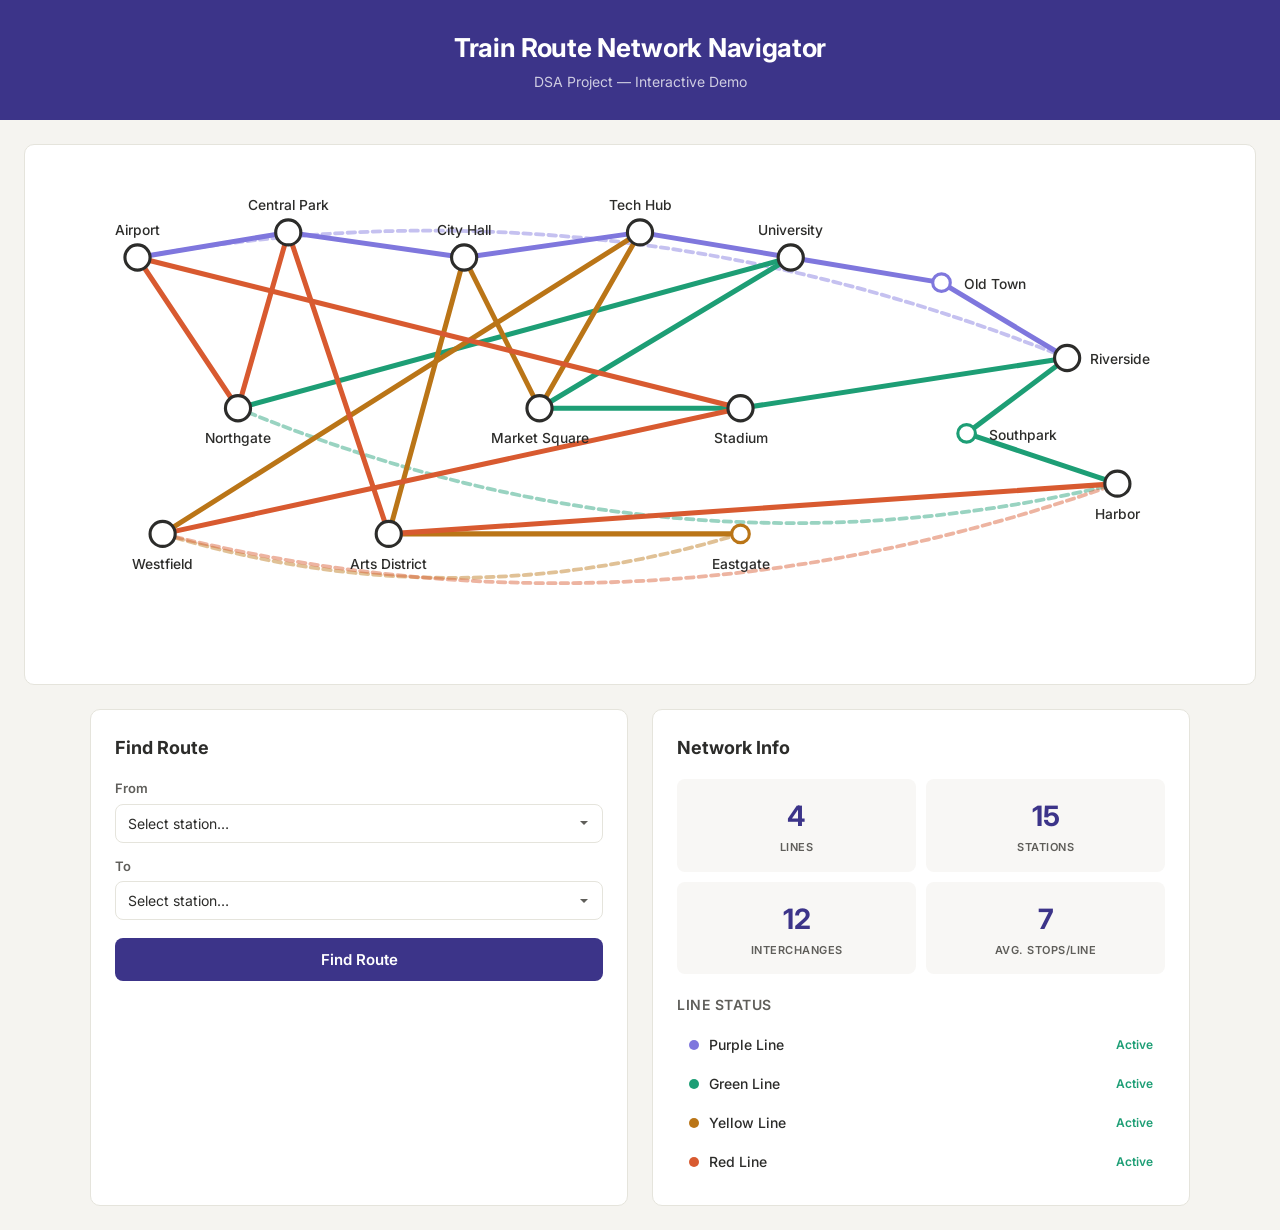
==== index.html @ 211aef72 "Initial commit" ====
<!DOCTYPE html>
<html lang="en">
<head>
    <meta charset="UTF-8">
    <meta name="viewport" content="width=device-width, initial-scale=1.0">
    <title>Train Route Network Navigator</title>
    <meta name="description" content="Interactive Train Route Network Navigator — DSA Project Demo with BFS pathfinding and metro map visualization.">
    <link href="https://fonts.googleapis.com/css2?family=Inter:wght@400;500;600;700&display=swap" rel="stylesheet">
    <style>
        /* ==================== RESET & BASE ==================== */
        *, *::before, *::after { box-sizing: border-box; margin: 0; padding: 0; }
        body {
            font-family: 'Inter', system-ui, Arial, sans-serif;
            background: #f5f4f0;
            color: #2c2c2a;
            line-height: 1.5;
            min-height: 100vh;
        }

        /* ==================== HEADER ==================== */
        .header {
            background: #3C3489;
            color: #ffffff;
            padding: 28px 32px;
            text-align: center;
        }
        .header h1 {
            font-size: 26px;
            font-weight: 700;
            letter-spacing: -0.3px;
            margin-bottom: 4px;
        }
        .header p {
            font-size: 14px;
            opacity: 0.75;
            font-weight: 400;
        }

        /* ==================== MAP SECTION ==================== */
        .map-section {
            padding: 24px 24px 0;
        }
        .map-card {
            background: #ffffff;
            border: 1px solid #e5e4dc;
            border-radius: 10px;
            overflow: hidden;
            padding: 12px;
        }
        #network-map {
            width: 100%;
            height: auto;
            display: block;
        }
        .line-edges {
            transition: opacity 0.3s ease;
        }
        #network-map circle {
            transition: fill 0.25s ease, r 0.25s ease;
        }

        /* ==================== PANEL SECTION ==================== */
        .panel-section {
            padding: 24px;
        }
        .panel-container {
            display: grid;
            grid-template-columns: 1fr 1fr;
            gap: 24px;
            max-width: 1100px;
            margin: 0 auto;
        }

        /* ==================== CARDS ==================== */
        .card {
            background: #ffffff;
            border: 1px solid #e5e4dc;
            border-radius: 10px;
            padding: 24px;
        }
        .card h2 {
            font-size: 18px;
            font-weight: 700;
            margin-bottom: 18px;
            color: #2c2c2a;
        }
        .card h3 {
            font-size: 14px;
            font-weight: 600;
            margin-top: 20px;
            margin-bottom: 10px;
            color: #5F5E5A;
            text-transform: uppercase;
            letter-spacing: 0.5px;
        }

        /* ==================== FORM ==================== */
        .form-group {
            margin-bottom: 14px;
        }
        .form-group label {
            display: block;
            font-size: 13px;
            font-weight: 600;
            color: #5F5E5A;
            margin-bottom: 5px;
        }
        select {
            width: 100%;
            padding: 10px 36px 10px 12px;
            border: 1px solid #e5e4dc;
            border-radius: 8px;
            font-size: 14px;
            font-family: inherit;
            color: #2c2c2a;
            background: #ffffff;
            cursor: pointer;
            appearance: none;
            -webkit-appearance: none;
            background-image: url("data:image/svg+xml,%3Csvg xmlns='http://www.w3.org/2000/svg' width='12' height='12' fill='%235F5E5A'%3E%3Cpath d='M2 4l4 4 4-4'/%3E%3C/svg%3E");
            background-repeat: no-repeat;
            background-position: right 12px center;
            transition: border-color 0.2s;
        }
        select:focus {
            outline: none;
            border-color: #3C3489;
        }
        #find-route-btn {
            width: 100%;
            padding: 12px;
            background: #3C3489;
            color: #ffffff;
            border: none;
            border-radius: 8px;
            font-size: 15px;
            font-weight: 600;
            font-family: inherit;
            cursor: pointer;
            transition: background 0.2s, transform 0.1s;
            margin-top: 4px;
        }
        #find-route-btn:hover {
            background: #2d2766;
        }
        #find-route-btn:active {
            transform: scale(0.98);
        }

        /* ==================== ROUTE RESULT ==================== */
        .route-step {
            display: flex;
            align-items: center;
            gap: 10px;
            padding: 9px 14px;
            border-left: 3px solid;
            margin-left: 8px;
            animation: fadeInUp 0.3s ease both;
        }
        .station-dot {
            width: 9px;
            height: 9px;
            border-radius: 50%;
            flex-shrink: 0;
        }
        .station-name {
            font-weight: 500;
            font-size: 14px;
        }
        .interchange-badge {
            font-size: 10px;
            padding: 2px 8px;
            background: #FAEEDA;
            color: #854F0B;
            border-radius: 10px;
            font-weight: 600;
            letter-spacing: 0.2px;
            flex-shrink: 0;
        }
        .route-change {
            margin-left: 8px;
            padding: 5px 14px;
            font-size: 13px;
            color: #BA7517;
            font-weight: 600;
            border-left: 3px dashed #e5e4dc;
            animation: fadeInUp 0.3s ease both;
        }
        .route-summary {
            display: flex;
            align-items: center;
            justify-content: center;
            gap: 14px;
            margin-top: 16px;
            padding: 12px;
            background: #f0efec;
            border-radius: 8px;
            font-size: 14px;
            color: #2c2c2a;
            animation: fadeInUp 0.35s ease both;
        }
        .route-summary strong {
            font-weight: 700;
        }
        .summary-divider {
            color: #c5c4be;
        }
        .error-msg {
            text-align: center;
            padding: 20px;
            color: #D85A30;
            font-weight: 500;
            background: #fef3ed;
            border-radius: 8px;
            margin-top: 16px;
            font-size: 14px;
        }
        .info-msg {
            text-align: center;
            padding: 20px;
            color: #3C3489;
            font-weight: 500;
            background: #eeedfa;
            border-radius: 8px;
            margin-top: 16px;
            font-size: 14px;
        }

        /* ==================== STATS GRID ==================== */
        .stats-grid {
            display: grid;
            grid-template-columns: 1fr 1fr;
            gap: 10px;
        }
        .stat-card {
            text-align: center;
            padding: 16px 8px;
            background: #f8f7f5;
            border-radius: 8px;
            transition: background 0.2s;
        }
        .stat-card:hover {
            background: #eeedfa;
        }
        .stat-value {
            font-size: 28px;
            font-weight: 700;
            color: #3C3489;
        }
        .stat-label {
            font-size: 11px;
            color: #5F5E5A;
            text-transform: uppercase;
            letter-spacing: 0.5px;
            font-weight: 600;
            margin-top: 2px;
        }

        /* ==================== LINE STATUS LIST ==================== */
        .line-item {
            display: flex;
            align-items: center;
            gap: 10px;
            padding: 9px 12px;
            cursor: pointer;
            border-radius: 6px;
            transition: background 0.2s;
        }
        .line-item:hover {
            background: #f5f4f0;
        }
        .line-item.active-highlight {
            background: #eeedfa;
        }
        .line-dot {
            width: 10px;
            height: 10px;
            border-radius: 50%;
            flex-shrink: 0;
        }
        .line-name {
            flex: 1;
            font-weight: 500;
            font-size: 14px;
        }
        .line-status {
            font-size: 12px;
            font-weight: 600;
        }
        .line-status.active {
            color: #1D9E75;
        }

        /* ==================== ANIMATIONS ==================== */
        @keyframes fadeInUp {
            from { opacity: 0; transform: translateY(6px); }
            to   { opacity: 1; transform: translateY(0); }
        }

        /* ==================== RESPONSIVE ==================== */
        @media (max-width: 700px) {
            .header { padding: 20px 16px; }
            .header h1 { font-size: 20px; }
            .map-section { padding: 16px 12px 0; }
            .panel-section { padding: 16px 12px; }
            .panel-container { grid-template-columns: 1fr; }
            .card { padding: 18px; }
        }
    </style>
</head>
<body>

    <!-- ============ SECTION 1: HEADER ============ -->
    <header class="header">
        <h1>Train Route Network Navigator</h1>
        <p>DSA Project &mdash; Interactive Demo</p>
    </header>

    <!-- ============ SECTION 2: NETWORK MAP ============ -->
    <section class="map-section">
        <div class="map-card">
            <svg id="network-map" viewBox="0 0 960 410" preserveAspectRatio="xMidYMid meet">
                <!-- populated by JavaScript -->
            </svg>
        </div>
    </section>

    <!-- ============ SECTION 3: PANELS ============ -->
    <section class="panel-section">
        <div class="panel-container">

            <!-- LEFT — Route Finder -->
            <div class="card" id="route-finder-card">
                <h2>Find Route</h2>
                <div class="form-group">
                    <label for="from-station">From</label>
                    <select id="from-station">
                        <option value="">Select station&hellip;</option>
                    </select>
                </div>
                <div class="form-group">
                    <label for="to-station">To</label>
                    <select id="to-station">
                        <option value="">Select station&hellip;</option>
                    </select>
                </div>
                <button id="find-route-btn" onclick="findRoute()">Find Route</button>
                <div id="route-result"></div>
            </div>

            <!-- RIGHT — Network Info -->
            <div class="card" id="network-info-card">
                <h2>Network Info</h2>
                <div class="stats-grid">
                    <div class="stat-card">
                        <div class="stat-value">4</div>
                        <div class="stat-label">Lines</div>
                    </div>
                    <div class="stat-card">
                        <div class="stat-value">15</div>
                        <div class="stat-label">Stations</div>
                    </div>
                    <div class="stat-card">
                        <div class="stat-value">12</div>
                        <div class="stat-label">Interchanges</div>
                    </div>
                    <div class="stat-card">
                        <div class="stat-value">7</div>
                        <div class="stat-label">Avg. stops/line</div>
                    </div>
                </div>
                <h3>Line Status</h3>
                <div id="line-status-list"></div>
            </div>

        </div>
    </section>

<script>
// ================================================================
//  DATA — Hard-coded network (matches C++ backend exactly)
// ================================================================

var STATION_COUNT = 15;

var stationNames = [
    "Airport",          // 0
    "Central Park",     // 1
    "City Hall",        // 2
    "Tech Hub",         // 3
    "University",       // 4
    "Riverside",        // 5
    "Northgate",        // 6
    "Market Square",    // 7
    "Stadium",          // 8
    "Harbor",           // 9
    "Westfield",        // 10
    "Arts District",    // 11
    "Old Town",         // 12
    "Southpark",        // 13
    "Eastgate"          // 14
];

// SVG station positions (x, y)
var positions = [
    {x: 80,  y: 80},   // 0  Airport
    {x: 200, y: 60},   // 1  Central Park
    {x: 340, y: 80},   // 2  City Hall
    {x: 480, y: 60},   // 3  Tech Hub
    {x: 600, y: 80},   // 4  University
    {x: 820, y: 160},  // 5  Riverside
    {x: 160, y: 200},  // 6  Northgate
    {x: 400, y: 200},  // 7  Market Square
    {x: 560, y: 200},  // 8  Stadium
    {x: 860, y: 260},  // 9  Harbor
    {x: 100, y: 300},  // 10 Westfield
    {x: 280, y: 300},  // 11 Arts District
    {x: 720, y: 100},  // 12 Old Town
    {x: 740, y: 220},  // 13 Southpark
    {x: 560, y: 300}   // 14 Eastgate
];

// Label offsets for SVG text placement
var labelConfig = [
    {dx: 0,   dy: -18, anchor: "middle"},  // 0  Airport       — above
    {dx: 0,   dy: -18, anchor: "middle"},  // 1  Central Park  — above
    {dx: 0,   dy: -18, anchor: "middle"},  // 2  City Hall     — above
    {dx: 0,   dy: -18, anchor: "middle"},  // 3  Tech Hub      — above
    {dx: 0,   dy: -18, anchor: "middle"},  // 4  University    — above
    {dx: 18,  dy: 5,   anchor: "start"},   // 5  Riverside     — right
    {dx: 0,   dy: 28,  anchor: "middle"},  // 6  Northgate     — below
    {dx: 0,   dy: 28,  anchor: "middle"},  // 7  Market Square — below
    {dx: 0,   dy: 28,  anchor: "middle"},  // 8  Stadium       — below
    {dx: 0,   dy: 28,  anchor: "middle"},  // 9  Harbor        — below
    {dx: 0,   dy: 28,  anchor: "middle"},  // 10 Westfield     — below
    {dx: 0,   dy: 28,  anchor: "middle"},  // 11 Arts District — below
    {dx: 18,  dy: 5,   anchor: "start"},   // 12 Old Town      — right
    {dx: 18,  dy: 5,   anchor: "start"},   // 13 Southpark     — right
    {dx: 0,   dy: 28,  anchor: "middle"}   // 14 Eastgate      — below
];

// Lines: id, name, color, station sequence (circular linked list order)
var lines = [
    { name: "Purple Line", color: "#7F77DD", stations: [0, 1, 2, 3, 4, 12, 5] },
    { name: "Green Line",  color: "#1D9E75", stations: [6, 4, 7, 8, 5, 13, 9] },
    { name: "Yellow Line", color: "#BA7517", stations: [10, 3, 7, 2, 11, 14] },
    { name: "Red Line",    color: "#D85A30", stations: [9, 11, 1, 6, 0, 8, 10] }
];

// Interchange flag: true if station appears on 2+ lines
var isInterchange = [
    true,   // 0  Airport        (Purple, Red)
    true,   // 1  Central Park   (Purple, Red)
    true,   // 2  City Hall      (Purple, Yellow)
    true,   // 3  Tech Hub       (Purple, Yellow)
    true,   // 4  University     (Purple, Green)
    true,   // 5  Riverside      (Purple, Green)
    true,   // 6  Northgate      (Green, Red)
    true,   // 7  Market Square  (Green, Yellow)
    true,   // 8  Stadium        (Green, Red)
    true,   // 9  Harbor         (Green, Red)
    true,   // 10 Westfield      (Yellow, Red)
    true,   // 11 Arts District  (Yellow, Red)
    false,  // 12 Old Town       (Purple only)
    false,  // 13 Southpark      (Green only)
    false   // 14 Eastgate       (Yellow only)
];

// Wrap-around curve control points (for circular connections drawn as curves)
var wrapCurveLookup = {};
(function() {
    var defs = [
        {a: 5,  b: 0,  cx: 450, cy: 12},   // Purple: Riverside → Airport (arcs up)
        {a: 9,  b: 6,  cx: 510, cy: 345},   // Green:  Harbor → Northgate (arcs down)
        {a: 14, b: 10, cx: 330, cy: 370},   // Yellow: Eastgate → Westfield (arcs down)
        {a: 10, b: 9,  cx: 480, cy: 395}    // Red:    Westfield → Harbor (arcs down)
    ];
    for (var i = 0; i < defs.length; i++) {
        var d = defs[i];
        wrapCurveLookup[d.a + "-" + d.b] = {cx: d.cx, cy: d.cy};
        wrapCurveLookup[d.b + "-" + d.a] = {cx: d.cx, cy: d.cy};
    }
})();


// ================================================================
//  ADJACENCY MATRIX  (mirrors C++ buildAdjMatrix)
// ================================================================

var adjMatrix = [];
var lineOfEdge = [];

function buildAdjacency() {
    for (var i = 0; i < STATION_COUNT; i++) {
        adjMatrix[i] = [];
        lineOfEdge[i] = [];
        for (var j = 0; j < STATION_COUNT; j++) {
            adjMatrix[i][j] = 0;
            lineOfEdge[i][j] = -1;
        }
    }
    for (var l = 0; l < lines.length; l++) {
        var stns = lines[l].stations;
        for (var i = 0; i < stns.length; i++) {
            var a = stns[i];
            var b = stns[(i + 1) % stns.length]; // circular
            adjMatrix[a][b] = 1;
            adjMatrix[b][a] = 1;
            lineOfEdge[a][b] = l;
            lineOfEdge[b][a] = l;
        }
    }
}


// ================================================================
//  BFS SHORTEST PATH  (mirrors C++ bfsShortestPath)
// ================================================================

function bfs(fromId, toId) {
    if (fromId === toId) return [fromId];

    var dist = [];
    var prev = [];
    var visited = [];
    for (var i = 0; i < STATION_COUNT; i++) {
        dist[i] = -1;
        prev[i] = -1;
        visited[i] = false;
    }

    dist[fromId] = 0;
    visited[fromId] = true;
    var queue = [];
    var qHead = 0;
    queue.push(fromId);

    while (qHead < queue.length) {
        var u = queue[qHead];
        qHead++;
        if (u === toId) break;

        for (var v = 0; v < STATION_COUNT; v++) {
            if (adjMatrix[u][v] === 1 && !visited[v]) {
                visited[v] = true;
                dist[v] = dist[u] + 1;
                prev[v] = u;
                queue.push(v);
            }
        }
    }

    if (dist[toId] === -1) return null;

    // Backtrack to build path
    var path = [];
    var c = toId;
    while (c !== -1) {
        path.push(c);
        c = prev[c];
    }
    // Reverse
    for (var i = 0; i < Math.floor(path.length / 2); i++) {
        var temp = path[i];
        path[i] = path[path.length - 1 - i];
        path[path.length - 1 - i] = temp;
    }
    return path;
}


// ================================================================
//  SVG MAP RENDERING
// ================================================================

var svgNS = "http://www.w3.org/2000/svg";
var activeLineHighlight = -1;

function getStationColor(id) {
    for (var l = 0; l < lines.length; l++) {
        var stns = lines[l].stations;
        for (var i = 0; i < stns.length; i++) {
            if (stns[i] === id) return lines[l].color;
        }
    }
    return "#888";
}

function initMap() {
    var svg = document.getElementById("network-map");

    // --- Draw edges for each line ---
    for (var l = 0; l < lines.length; l++) {
        var group = document.createElementNS(svgNS, "g");
        group.id = "line-group-" + l;
        group.setAttribute("class", "line-edges");

        var stns = lines[l].stations;
        for (var i = 0; i < stns.length; i++) {
            var a = stns[i];
            var b = stns[(i + 1) % stns.length];
            var isWrap = (i === stns.length - 1);
            var color = lines[l].color;
            var x1 = positions[a].x, y1 = positions[a].y;
            var x2 = positions[b].x, y2 = positions[b].y;

            if (isWrap) {
                var key = a + "-" + b;
                var ctrl = wrapCurveLookup[key];
                if (ctrl) {
                    var p = document.createElementNS(svgNS, "path");
                    p.setAttribute("d", "M " + x1 + " " + y1 + " Q " + ctrl.cx + " " + ctrl.cy + ", " + x2 + " " + y2);
                    p.setAttribute("stroke", color);
                    p.setAttribute("stroke-width", "3");
                    p.setAttribute("fill", "none");
                    p.setAttribute("stroke-dasharray", "6 4");
                    p.setAttribute("opacity", "0.45");
                    p.setAttribute("stroke-linecap", "round");
                    p.dataset.from = a;
                    p.dataset.to = b;
                    group.appendChild(p);
                }
            } else {
                var ln = document.createElementNS(svgNS, "line");
                ln.setAttribute("x1", x1);
                ln.setAttribute("y1", y1);
                ln.setAttribute("x2", x2);
                ln.setAttribute("y2", y2);
                ln.setAttribute("stroke", color);
                ln.setAttribute("stroke-width", "4");
                ln.setAttribute("stroke-linecap", "round");
                ln.dataset.from = a;
                ln.dataset.to = b;
                group.appendChild(ln);
            }
        }
        svg.appendChild(group);
    }

    // --- Route highlight layer (empty) ---
    var hlGroup = document.createElementNS(svgNS, "g");
    hlGroup.id = "route-highlight";
    svg.appendChild(hlGroup);

    // --- Station circles ---
    for (var i = 0; i < STATION_COUNT; i++) {
        var circle = document.createElementNS(svgNS, "circle");
        circle.id = "station-circle-" + i;
        circle.setAttribute("cx", positions[i].x);
        circle.setAttribute("cy", positions[i].y);
        circle.setAttribute("fill", "#ffffff");
        circle.style.cursor = "pointer";

        if (isInterchange[i]) {
            circle.setAttribute("r", "10");
            circle.setAttribute("stroke", "#2c2c2a");
            circle.setAttribute("stroke-width", "2.5");
        } else {
            circle.setAttribute("r", "7");
            circle.setAttribute("stroke", getStationColor(i));
            circle.setAttribute("stroke-width", "2.5");
        }

        // Native tooltip on hover
        var title = document.createElementNS(svgNS, "title");
        title.textContent = stationNames[i] + (isInterchange[i] ? " (Interchange)" : "");
        circle.appendChild(title);

        svg.appendChild(circle);
    }

    // --- Station labels ---
    for (var i = 0; i < STATION_COUNT; i++) {
        var text = document.createElementNS(svgNS, "text");
        text.setAttribute("x", positions[i].x + labelConfig[i].dx);
        text.setAttribute("y", positions[i].y + labelConfig[i].dy);
        text.setAttribute("text-anchor", labelConfig[i].anchor);
        text.setAttribute("font-size", "11");
        text.setAttribute("font-family", "Inter, system-ui, sans-serif");
        text.setAttribute("fill", "#2c2c2a");
        text.setAttribute("font-weight", "500");
        text.textContent = stationNames[i];
        svg.appendChild(text);
    }
}


// ================================================================
//  MAP HIGHLIGHTING
// ================================================================

function clearRouteHighlight() {
    var hlGroup = document.getElementById("route-highlight");
    if (hlGroup) hlGroup.innerHTML = "";

    for (var i = 0; i < STATION_COUNT; i++) {
        var c = document.getElementById("station-circle-" + i);
        if (!c) continue;
        c.setAttribute("fill", "#ffffff");
        c.setAttribute("r", isInterchange[i] ? "10" : "7");
    }
}

function highlightRouteOnMap(path) {
    clearRouteHighlight();

    // Reset line group opacities
    activeLineHighlight = -1;
    for (var i = 0; i < lines.length; i++) {
        document.getElementById("line-group-" + i).style.opacity = "1";
    }
    // Remove active-highlight class from line items
    var items = document.querySelectorAll(".line-item");
    for (var i = 0; i < items.length; i++) items[i].classList.remove("active-highlight");

    var hlGroup = document.getElementById("route-highlight");

    // Draw thick edge highlights along the route
    for (var i = 0; i < path.length - 1; i++) {
        var a = path[i];
        var b = path[i + 1];
        var lineIdx = lineOfEdge[a][b];
        var color = lines[lineIdx].color;
        var wrapKey = a + "-" + b;

        if (wrapCurveLookup[wrapKey]) {
            var ctrl = wrapCurveLookup[wrapKey];
            var p = document.createElementNS(svgNS, "path");
            p.setAttribute("d", "M " + positions[a].x + " " + positions[a].y +
                " Q " + ctrl.cx + " " + ctrl.cy + ", " +
                positions[b].x + " " + positions[b].y);
            p.setAttribute("stroke", color);
            p.setAttribute("stroke-width", "7");
            p.setAttribute("fill", "none");
            p.setAttribute("opacity", "0.8");
            p.setAttribute("stroke-linecap", "round");
            hlGroup.appendChild(p);
        } else {
            var ln = document.createElementNS(svgNS, "line");
            ln.setAttribute("x1", positions[a].x);
            ln.setAttribute("y1", positions[a].y);
            ln.setAttribute("x2", positions[b].x);
            ln.setAttribute("y2", positions[b].y);
            ln.setAttribute("stroke", color);
            ln.setAttribute("stroke-width", "7");
            ln.setAttribute("opacity", "0.8");
            ln.setAttribute("stroke-linecap", "round");
            hlGroup.appendChild(ln);
        }
    }

    // Highlight stations on the path with gold
    for (var i = 0; i < path.length; i++) {
        var c = document.getElementById("station-circle-" + path[i]);
        c.setAttribute("fill", "#F2A623");
        c.setAttribute("r", isInterchange[path[i]] ? "13" : "10");
    }
}

function toggleLineHighlight(lineIdx) {
    clearRouteHighlight();
    document.getElementById("route-result").innerHTML = "";

    var items = document.querySelectorAll(".line-item");

    if (activeLineHighlight === lineIdx) {
        // Toggle off — restore all
        activeLineHighlight = -1;
        for (var i = 0; i < lines.length; i++) {
            document.getElementById("line-group-" + i).style.opacity = "1";
        }
        for (var i = 0; i < items.length; i++) items[i].classList.remove("active-highlight");
    } else {
        activeLineHighlight = lineIdx;
        for (var i = 0; i < lines.length; i++) {
            document.getElementById("line-group-" + i).style.opacity = (i === lineIdx) ? "1" : "0.12";
        }
        for (var i = 0; i < items.length; i++) {
            if (i === lineIdx) items[i].classList.add("active-highlight");
            else items[i].classList.remove("active-highlight");
        }

        // Highlight stations on this line
        var stns = lines[lineIdx].stations;
        for (var j = 0; j < stns.length; j++) {
            var c = document.getElementById("station-circle-" + stns[j]);
            c.setAttribute("fill", lines[lineIdx].color);
            c.setAttribute("r", isInterchange[stns[j]] ? "12" : "9");
        }
    }
}


// ================================================================
//  ROUTE FINDER + DISPLAY
// ================================================================

function findRoute() {
    var fromVal = document.getElementById("from-station").value;
    var toVal   = document.getElementById("to-station").value;
    var resultDiv = document.getElementById("route-result");

    if (fromVal === "" || toVal === "") {
        resultDiv.innerHTML = '<div class="error-msg">Please select both stations.</div>';
        clearRouteHighlight();
        return;
    }

    var fromId = parseInt(fromVal);
    var toId   = parseInt(toVal);

    if (fromId === toId) {
        resultDiv.innerHTML = '<div class="info-msg">You are already at ' + stationNames[fromId] + '.</div>';
        clearRouteHighlight();
        return;
    }

    var path = bfs(fromId, toId);
    if (!path) {
        resultDiv.innerHTML = '<div class="error-msg">No route found between these stations.</div>';
        clearRouteHighlight();
        return;
    }

    displayRoute(path);
    highlightRouteOnMap(path);
}

function displayRoute(path) {
    var resultDiv = document.getElementById("route-result");
    var html = '<div style="margin-top:18px">';
    var changes = 0;
    var stepIndex = 0;

    // Determine the initial line for the first edge
    var currentLineIdx = (path.length > 1) ? lineOfEdge[path[0]][path[1]] : 0;

    for (var i = 0; i < path.length; i++) {
        var sid = path[i];
        var color = lines[currentLineIdx].color;
        var delay = (stepIndex * 0.06) + "s";

        // Station row
        html += '<div class="route-step" style="border-left-color:' + color + ';animation-delay:' + delay + '">';
        html += '<span class="station-dot" style="background:' + color + '"></span>';
        html += '<span class="station-name">' + stationNames[sid] + '</span>';
        if (isInterchange[sid]) {
            html += '<span class="interchange-badge">interchange</span>';
        }
        html += '</div>';
        stepIndex++;

        // Check for line change to next station
        if (i < path.length - 1) {
            var nextLineIdx = lineOfEdge[path[i]][path[i + 1]];
            if (nextLineIdx !== currentLineIdx) {
                var changeDelay = (stepIndex * 0.06) + "s";
                html += '<div class="route-change" style="animation-delay:' + changeDelay + '">';
                html += '<span style="color:' + lines[nextLineIdx].color + '">⤷ Change to ' + lines[nextLineIdx].name + '</span>';
                html += '</div>';
                changes++;
                currentLineIdx = nextLineIdx;
                stepIndex++;
            }
        }
    }

    var stops = path.length - 1;
    var estTime = stops * 2 + changes * 3;
    var sumDelay = (stepIndex * 0.06) + "s";
    html += '<div class="route-summary" style="animation-delay:' + sumDelay + '">';
    html += '<span><strong>' + stops + '</strong> stops</span>';
    html += '<span class="summary-divider">|</span>';
    html += '<span><strong>' + changes + '</strong> changes</span>';
    html += '<span class="summary-divider">|</span>';
    html += '<span>~<strong>' + estTime + '</strong> min</span>';
    html += '</div>';

    html += '</div>';
    resultDiv.innerHTML = html;
}


// ================================================================
//  UI POPULATION
// ================================================================

function populateDropdowns() {
    var fromSelect = document.getElementById("from-station");
    var toSelect   = document.getElementById("to-station");

    // Build sorted index for alphabetical dropdown
    var indices = [];
    for (var i = 0; i < STATION_COUNT; i++) indices.push(i);
    indices.sort(function(a, b) {
        return stationNames[a].localeCompare(stationNames[b]);
    });

    for (var j = 0; j < indices.length; j++) {
        var id = indices[j];
        var opt1 = document.createElement("option");
        opt1.value = id;
        opt1.textContent = stationNames[id];
        fromSelect.appendChild(opt1);

        var opt2 = document.createElement("option");
        opt2.value = id;
        opt2.textContent = stationNames[id];
        toSelect.appendChild(opt2);
    }
}

function populateLineStatus() {
    var container = document.getElementById("line-status-list");
    var html = "";
    for (var i = 0; i < lines.length; i++) {
        html += '<div class="line-item" onclick="toggleLineHighlight(' + i + ')">';
        html += '<span class="line-dot" style="background:' + lines[i].color + '"></span>';
        html += '<span class="line-name">' + lines[i].name + '</span>';
        html += '<span class="line-status active">Active</span>';
        html += '</div>';
    }
    container.innerHTML = html;
}


// ================================================================
//  INIT
// ================================================================

buildAdjacency();
initMap();
populateDropdowns();
populateLineStatus();
</script>

</body>
</html>
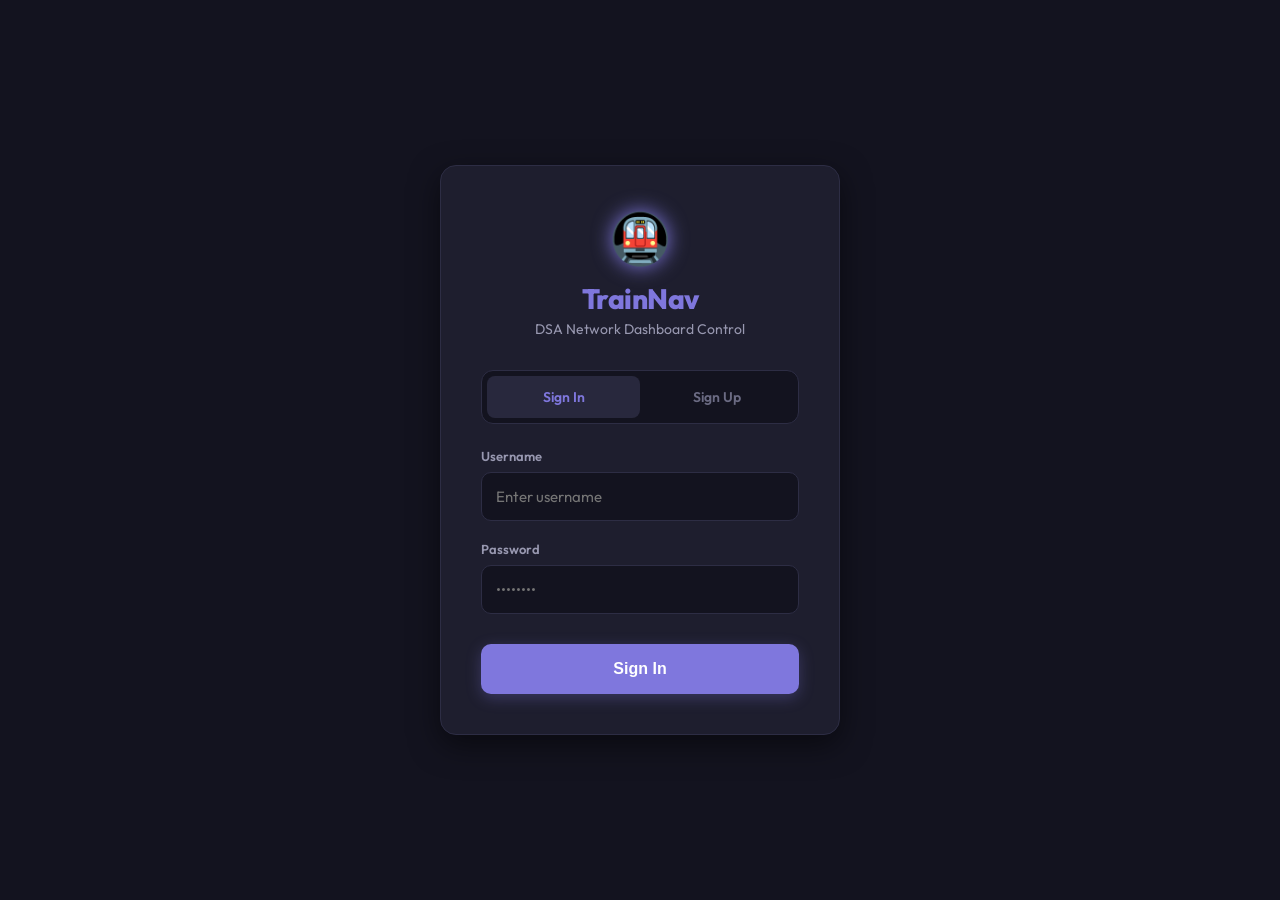
==== commit a3c2f120: "Updated features" ====
--- a/index.html
+++ b/index.html
@@ -3,936 +3,216 @@
 <head>
     <meta charset="UTF-8">
     <meta name="viewport" content="width=device-width, initial-scale=1.0">
-    <title>Train Route Network Navigator</title>
-    <meta name="description" content="Interactive Train Route Network Navigator — DSA Project Demo with BFS pathfinding and metro map visualization.">
-    <link href="https://fonts.googleapis.com/css2?family=Inter:wght@400;500;600;700&display=swap" rel="stylesheet">
+    <title>TrainNav — Secure Entry</title>
+    <link href="https://fonts.googleapis.com/css2?family=Outfit:wght@400;600;800&display=swap" rel="stylesheet">
     <style>
-        /* ==================== RESET & BASE ==================== */
-        *, *::before, *::after { box-sizing: border-box; margin: 0; padding: 0; }
+        :root {
+            --accent: #7F77DD;
+            --accent-dark: #6559bc;
+            --surface: #1e1e2e;
+            --surface-2: #28283d;
+            --background: #13131f;
+            --text: #ffffff;
+            --text-2: #9898b0;
+            --text-3: #6b6b83;
+            --border: #2d2d44;
+            --radius: 16px;
+            --shadow: 0 10px 30px rgba(0,0,0,0.5);
+        }
+
+        * { box-sizing: border-box; margin: 0; padding: 0; }
         body {
-            font-family: 'Inter', system-ui, Arial, sans-serif;
-            background: #f5f4f0;
-            color: #2c2c2a;
-            line-height: 1.5;
-            min-height: 100vh;
-        }
-
-        /* ==================== HEADER ==================== */
-        .header {
-            background: #3C3489;
-            color: #ffffff;
-            padding: 28px 32px;
-            text-align: center;
-        }
-        .header h1 {
-            font-size: 26px;
-            font-weight: 700;
-            letter-spacing: -0.3px;
-            margin-bottom: 4px;
-        }
-        .header p {
-            font-size: 14px;
-            opacity: 0.75;
-            font-weight: 400;
-        }
-
-        /* ==================== MAP SECTION ==================== */
-        .map-section {
-            padding: 24px 24px 0;
-        }
-        .map-card {
-            background: #ffffff;
-            border: 1px solid #e5e4dc;
-            border-radius: 10px;
-            overflow: hidden;
-            padding: 12px;
-        }
-        #network-map {
-            width: 100%;
-            height: auto;
-            display: block;
-        }
-        .line-edges {
-            transition: opacity 0.3s ease;
-        }
-        #network-map circle {
-            transition: fill 0.25s ease, r 0.25s ease;
-        }
-
-        /* ==================== PANEL SECTION ==================== */
-        .panel-section {
-            padding: 24px;
-        }
-        .panel-container {
-            display: grid;
-            grid-template-columns: 1fr 1fr;
-            gap: 24px;
-            max-width: 1100px;
-            margin: 0 auto;
-        }
-
-        /* ==================== CARDS ==================== */
-        .card {
-            background: #ffffff;
-            border: 1px solid #e5e4dc;
-            border-radius: 10px;
-            padding: 24px;
-        }
-        .card h2 {
-            font-size: 18px;
-            font-weight: 700;
-            margin-bottom: 18px;
-            color: #2c2c2a;
-        }
-        .card h3 {
-            font-size: 14px;
-            font-weight: 600;
-            margin-top: 20px;
-            margin-bottom: 10px;
-            color: #5F5E5A;
-            text-transform: uppercase;
-            letter-spacing: 0.5px;
-        }
-
-        /* ==================== FORM ==================== */
-        .form-group {
-            margin-bottom: 14px;
-        }
-        .form-group label {
-            display: block;
-            font-size: 13px;
-            font-weight: 600;
-            color: #5F5E5A;
-            margin-bottom: 5px;
-        }
-        select {
-            width: 100%;
-            padding: 10px 36px 10px 12px;
-            border: 1px solid #e5e4dc;
-            border-radius: 8px;
-            font-size: 14px;
-            font-family: inherit;
-            color: #2c2c2a;
-            background: #ffffff;
-            cursor: pointer;
-            appearance: none;
-            -webkit-appearance: none;
-            background-image: url("data:image/svg+xml,%3Csvg xmlns='http://www.w3.org/2000/svg' width='12' height='12' fill='%235F5E5A'%3E%3Cpath d='M2 4l4 4 4-4'/%3E%3C/svg%3E");
-            background-repeat: no-repeat;
-            background-position: right 12px center;
-            transition: border-color 0.2s;
-        }
-        select:focus {
-            outline: none;
-            border-color: #3C3489;
-        }
-        #find-route-btn {
-            width: 100%;
-            padding: 12px;
-            background: #3C3489;
-            color: #ffffff;
-            border: none;
-            border-radius: 8px;
-            font-size: 15px;
-            font-weight: 600;
-            font-family: inherit;
-            cursor: pointer;
-            transition: background 0.2s, transform 0.1s;
-            margin-top: 4px;
-        }
-        #find-route-btn:hover {
-            background: #2d2766;
-        }
-        #find-route-btn:active {
-            transform: scale(0.98);
-        }
-
-        /* ==================== ROUTE RESULT ==================== */
-        .route-step {
-            display: flex;
-            align-items: center;
-            gap: 10px;
-            padding: 9px 14px;
-            border-left: 3px solid;
-            margin-left: 8px;
-            animation: fadeInUp 0.3s ease both;
-        }
-        .station-dot {
-            width: 9px;
-            height: 9px;
-            border-radius: 50%;
-            flex-shrink: 0;
-        }
-        .station-name {
-            font-weight: 500;
-            font-size: 14px;
-        }
-        .interchange-badge {
-            font-size: 10px;
-            padding: 2px 8px;
-            background: #FAEEDA;
-            color: #854F0B;
-            border-radius: 10px;
-            font-weight: 600;
-            letter-spacing: 0.2px;
-            flex-shrink: 0;
-        }
-        .route-change {
-            margin-left: 8px;
-            padding: 5px 14px;
-            font-size: 13px;
-            color: #BA7517;
-            font-weight: 600;
-            border-left: 3px dashed #e5e4dc;
-            animation: fadeInUp 0.3s ease both;
-        }
-        .route-summary {
+            font-family: 'Outfit', sans-serif;
+            background: var(--background);
+            color: var(--text);
             display: flex;
             align-items: center;
             justify-content: center;
-            gap: 14px;
-            margin-top: 16px;
-            padding: 12px;
-            background: #f0efec;
-            border-radius: 8px;
-            font-size: 14px;
-            color: #2c2c2a;
-            animation: fadeInUp 0.35s ease both;
-        }
-        .route-summary strong {
+            min-height: 100vh;
+            padding: 20px;
+        }
+
+        .auth-container {
+            width: 100%;
+            max-width: 400px;
+            background: var(--surface);
+            padding: 40px;
+            border-radius: var(--radius);
+            border: 1px solid var(--border);
+            box-shadow: var(--shadow);
+            animation: slideUp 0.6s cubic-bezier(0.23, 1, 0.32, 1);
+        }
+
+        @keyframes slideUp {
+            from { opacity: 0; transform: translateY(20px); }
+            to { opacity: 1; transform: translateY(0); }
+        }
+
+        .logo-section { text-align: center; margin-bottom: 32px; }
+        .logo-icon { font-size: 50px; margin-bottom: 12px; filter: drop-shadow(0 0 10px var(--accent)); }
+        .logo-text { font-size: 28px; font-weight: 800; color: var(--accent); letter-spacing: -0.5px; }
+        .logo-sub { font-size: 14px; color: var(--text-2); margin-top: 4px; }
+
+        .auth-tabs { display: flex; background: var(--background); padding: 5px; border-radius: 12px; margin-bottom: 24px; border: 1px solid var(--border); }
+        .tab-btn { flex: 1; padding: 12px; border: none; background: transparent; font-family: inherit; font-weight: 600; font-size: 14px; color: var(--text-3); cursor: pointer; border-radius: 8px; transition: all 0.3s; }
+        .tab-btn.active { background: var(--surface-2); color: var(--accent); }
+
+        .form-group { margin-bottom: 20px; }
+        .form-label { display: block; font-size: 13px; font-weight: 600; color: var(--text-2); margin-bottom: 8px; }
+        .form-control {
+            width: 100%;
+            padding: 14px;
+            background: var(--background);
+            border: 1px solid var(--border);
+            border-radius: 10px;
+            font-size: 15px;
+            color: var(--text);
+            font-family: inherit;
+            transition: all 0.3s ease;
+        }
+        .form-control:focus { outline: none; border-color: var(--accent); box-shadow: 0 0 0 4px rgba(127, 119, 221, 0.15); }
+
+        .btn-primary {
+            width: 100%;
+            padding: 16px;
+            background: var(--accent);
+            color: #fff;
+            border: none;
+            border-radius: 10px;
+            font-size: 16px;
             font-weight: 700;
-        }
-        .summary-divider {
-            color: #c5c4be;
-        }
-        .error-msg {
-            text-align: center;
-            padding: 20px;
-            color: #D85A30;
-            font-weight: 500;
-            background: #fef3ed;
-            border-radius: 8px;
-            margin-top: 16px;
-            font-size: 14px;
-        }
-        .info-msg {
-            text-align: center;
-            padding: 20px;
-            color: #3C3489;
-            font-weight: 500;
-            background: #eeedfa;
-            border-radius: 8px;
-            margin-top: 16px;
-            font-size: 14px;
-        }
-
-        /* ==================== STATS GRID ==================== */
-        .stats-grid {
-            display: grid;
-            grid-template-columns: 1fr 1fr;
-            gap: 10px;
-        }
-        .stat-card {
-            text-align: center;
-            padding: 16px 8px;
-            background: #f8f7f5;
-            border-radius: 8px;
-            transition: background 0.2s;
-        }
-        .stat-card:hover {
-            background: #eeedfa;
-        }
-        .stat-value {
-            font-size: 28px;
-            font-weight: 700;
-            color: #3C3489;
-        }
-        .stat-label {
-            font-size: 11px;
-            color: #5F5E5A;
-            text-transform: uppercase;
-            letter-spacing: 0.5px;
-            font-weight: 600;
-            margin-top: 2px;
-        }
-
-        /* ==================== LINE STATUS LIST ==================== */
-        .line-item {
-            display: flex;
-            align-items: center;
-            gap: 10px;
-            padding: 9px 12px;
             cursor: pointer;
-            border-radius: 6px;
-            transition: background 0.2s;
-        }
-        .line-item:hover {
-            background: #f5f4f0;
-        }
-        .line-item.active-highlight {
-            background: #eeedfa;
-        }
-        .line-dot {
-            width: 10px;
-            height: 10px;
-            border-radius: 50%;
-            flex-shrink: 0;
-        }
-        .line-name {
-            flex: 1;
-            font-weight: 500;
-            font-size: 14px;
-        }
-        .line-status {
-            font-size: 12px;
-            font-weight: 600;
-        }
-        .line-status.active {
-            color: #1D9E75;
-        }
-
-        /* ==================== ANIMATIONS ==================== */
-        @keyframes fadeInUp {
-            from { opacity: 0; transform: translateY(6px); }
-            to   { opacity: 1; transform: translateY(0); }
-        }
-
-        /* ==================== RESPONSIVE ==================== */
-        @media (max-width: 700px) {
-            .header { padding: 20px 16px; }
-            .header h1 { font-size: 20px; }
-            .map-section { padding: 16px 12px 0; }
-            .panel-section { padding: 16px 12px; }
-            .panel-container { grid-template-columns: 1fr; }
-            .card { padding: 18px; }
-        }
+            transition: all 0.3s;
+            margin-top: 10px;
+            box-shadow: 0 4px 15px rgba(127, 119, 221, 0.3);
+        }
+        .btn-primary:hover { background: var(--accent-dark); transform: translateY(-2px); box-shadow: 0 6px 20px rgba(127, 119, 221, 0.4); }
+        .btn-primary:active { transform: translateY(0); }
+
+        .message { margin-top: 20px; padding: 12px; border-radius: 10px; font-size: 13px; text-align: center; display: none; }
+        .message.error { background: rgba(220, 38, 38, 0.1); color: #ef4444; border: 1px solid rgba(220, 38, 38, 0.2); display: block; }
+        .message.success { background: rgba(16, 185, 129, 0.1); color: #10b981; border: 1px solid rgba(16, 185, 129, 0.2); display: block; }
     </style>
 </head>
 <body>
 
-    <!-- ============ SECTION 1: HEADER ============ -->
-    <header class="header">
-        <h1>Train Route Network Navigator</h1>
-        <p>DSA Project &mdash; Interactive Demo</p>
-    </header>
-
-    <!-- ============ SECTION 2: NETWORK MAP ============ -->
-    <section class="map-section">
-        <div class="map-card">
-            <svg id="network-map" viewBox="0 0 960 410" preserveAspectRatio="xMidYMid meet">
-                <!-- populated by JavaScript -->
-            </svg>
-        </div>
-    </section>
-
-    <!-- ============ SECTION 3: PANELS ============ -->
-    <section class="panel-section">
-        <div class="panel-container">
-
-            <!-- LEFT — Route Finder -->
-            <div class="card" id="route-finder-card">
-                <h2>Find Route</h2>
-                <div class="form-group">
-                    <label for="from-station">From</label>
-                    <select id="from-station">
-                        <option value="">Select station&hellip;</option>
-                    </select>
-                </div>
-                <div class="form-group">
-                    <label for="to-station">To</label>
-                    <select id="to-station">
-                        <option value="">Select station&hellip;</option>
-                    </select>
-                </div>
-                <button id="find-route-btn" onclick="findRoute()">Find Route</button>
-                <div id="route-result"></div>
-            </div>
-
-            <!-- RIGHT — Network Info -->
-            <div class="card" id="network-info-card">
-                <h2>Network Info</h2>
-                <div class="stats-grid">
-                    <div class="stat-card">
-                        <div class="stat-value">4</div>
-                        <div class="stat-label">Lines</div>
-                    </div>
-                    <div class="stat-card">
-                        <div class="stat-value">15</div>
-                        <div class="stat-label">Stations</div>
-                    </div>
-                    <div class="stat-card">
-                        <div class="stat-value">12</div>
-                        <div class="stat-label">Interchanges</div>
-                    </div>
-                    <div class="stat-card">
-                        <div class="stat-value">7</div>
-                        <div class="stat-label">Avg. stops/line</div>
-                    </div>
-                </div>
-                <h3>Line Status</h3>
-                <div id="line-status-list"></div>
-            </div>
-
-        </div>
-    </section>
-
-<script>
-// ================================================================
-//  DATA — Hard-coded network (matches C++ backend exactly)
-// ================================================================
-
-var STATION_COUNT = 15;
-
-var stationNames = [
-    "Airport",          // 0
-    "Central Park",     // 1
-    "City Hall",        // 2
-    "Tech Hub",         // 3
-    "University",       // 4
-    "Riverside",        // 5
-    "Northgate",        // 6
-    "Market Square",    // 7
-    "Stadium",          // 8
-    "Harbor",           // 9
-    "Westfield",        // 10
-    "Arts District",    // 11
-    "Old Town",         // 12
-    "Southpark",        // 13
-    "Eastgate"          // 14
-];
-
-// SVG station positions (x, y)
-var positions = [
-    {x: 80,  y: 80},   // 0  Airport
-    {x: 200, y: 60},   // 1  Central Park
-    {x: 340, y: 80},   // 2  City Hall
-    {x: 480, y: 60},   // 3  Tech Hub
-    {x: 600, y: 80},   // 4  University
-    {x: 820, y: 160},  // 5  Riverside
-    {x: 160, y: 200},  // 6  Northgate
-    {x: 400, y: 200},  // 7  Market Square
-    {x: 560, y: 200},  // 8  Stadium
-    {x: 860, y: 260},  // 9  Harbor
-    {x: 100, y: 300},  // 10 Westfield
-    {x: 280, y: 300},  // 11 Arts District
-    {x: 720, y: 100},  // 12 Old Town
-    {x: 740, y: 220},  // 13 Southpark
-    {x: 560, y: 300}   // 14 Eastgate
-];
-
-// Label offsets for SVG text placement
-var labelConfig = [
-    {dx: 0,   dy: -18, anchor: "middle"},  // 0  Airport       — above
-    {dx: 0,   dy: -18, anchor: "middle"},  // 1  Central Park  — above
-    {dx: 0,   dy: -18, anchor: "middle"},  // 2  City Hall     — above
-    {dx: 0,   dy: -18, anchor: "middle"},  // 3  Tech Hub      — above
-    {dx: 0,   dy: -18, anchor: "middle"},  // 4  University    — above
-    {dx: 18,  dy: 5,   anchor: "start"},   // 5  Riverside     — right
-    {dx: 0,   dy: 28,  anchor: "middle"},  // 6  Northgate     — below
-    {dx: 0,   dy: 28,  anchor: "middle"},  // 7  Market Square — below
-    {dx: 0,   dy: 28,  anchor: "middle"},  // 8  Stadium       — below
-    {dx: 0,   dy: 28,  anchor: "middle"},  // 9  Harbor        — below
-    {dx: 0,   dy: 28,  anchor: "middle"},  // 10 Westfield     — below
-    {dx: 0,   dy: 28,  anchor: "middle"},  // 11 Arts District — below
-    {dx: 18,  dy: 5,   anchor: "start"},   // 12 Old Town      — right
-    {dx: 18,  dy: 5,   anchor: "start"},   // 13 Southpark     — right
-    {dx: 0,   dy: 28,  anchor: "middle"}   // 14 Eastgate      — below
-];
-
-// Lines: id, name, color, station sequence (circular linked list order)
-var lines = [
-    { name: "Purple Line", color: "#7F77DD", stations: [0, 1, 2, 3, 4, 12, 5] },
-    { name: "Green Line",  color: "#1D9E75", stations: [6, 4, 7, 8, 5, 13, 9] },
-    { name: "Yellow Line", color: "#BA7517", stations: [10, 3, 7, 2, 11, 14] },
-    { name: "Red Line",    color: "#D85A30", stations: [9, 11, 1, 6, 0, 8, 10] }
-];
-
-// Interchange flag: true if station appears on 2+ lines
-var isInterchange = [
-    true,   // 0  Airport        (Purple, Red)
-    true,   // 1  Central Park   (Purple, Red)
-    true,   // 2  City Hall      (Purple, Yellow)
-    true,   // 3  Tech Hub       (Purple, Yellow)
-    true,   // 4  University     (Purple, Green)
-    true,   // 5  Riverside      (Purple, Green)
-    true,   // 6  Northgate      (Green, Red)
-    true,   // 7  Market Square  (Green, Yellow)
-    true,   // 8  Stadium        (Green, Red)
-    true,   // 9  Harbor         (Green, Red)
-    true,   // 10 Westfield      (Yellow, Red)
-    true,   // 11 Arts District  (Yellow, Red)
-    false,  // 12 Old Town       (Purple only)
-    false,  // 13 Southpark      (Green only)
-    false   // 14 Eastgate       (Yellow only)
-];
-
-// Wrap-around curve control points (for circular connections drawn as curves)
-var wrapCurveLookup = {};
-(function() {
-    var defs = [
-        {a: 5,  b: 0,  cx: 450, cy: 12},   // Purple: Riverside → Airport (arcs up)
-        {a: 9,  b: 6,  cx: 510, cy: 345},   // Green:  Harbor → Northgate (arcs down)
-        {a: 14, b: 10, cx: 330, cy: 370},   // Yellow: Eastgate → Westfield (arcs down)
-        {a: 10, b: 9,  cx: 480, cy: 395}    // Red:    Westfield → Harbor (arcs down)
-    ];
-    for (var i = 0; i < defs.length; i++) {
-        var d = defs[i];
-        wrapCurveLookup[d.a + "-" + d.b] = {cx: d.cx, cy: d.cy};
-        wrapCurveLookup[d.b + "-" + d.a] = {cx: d.cx, cy: d.cy};
-    }
-})();
-
-
-// ================================================================
-//  ADJACENCY MATRIX  (mirrors C++ buildAdjMatrix)
-// ================================================================
-
-var adjMatrix = [];
-var lineOfEdge = [];
-
-function buildAdjacency() {
-    for (var i = 0; i < STATION_COUNT; i++) {
-        adjMatrix[i] = [];
-        lineOfEdge[i] = [];
-        for (var j = 0; j < STATION_COUNT; j++) {
-            adjMatrix[i][j] = 0;
-            lineOfEdge[i][j] = -1;
-        }
-    }
-    for (var l = 0; l < lines.length; l++) {
-        var stns = lines[l].stations;
-        for (var i = 0; i < stns.length; i++) {
-            var a = stns[i];
-            var b = stns[(i + 1) % stns.length]; // circular
-            adjMatrix[a][b] = 1;
-            adjMatrix[b][a] = 1;
-            lineOfEdge[a][b] = l;
-            lineOfEdge[b][a] = l;
-        }
-    }
-}
-
-
-// ================================================================
-//  BFS SHORTEST PATH  (mirrors C++ bfsShortestPath)
-// ================================================================
-
-function bfs(fromId, toId) {
-    if (fromId === toId) return [fromId];
-
-    var dist = [];
-    var prev = [];
-    var visited = [];
-    for (var i = 0; i < STATION_COUNT; i++) {
-        dist[i] = -1;
-        prev[i] = -1;
-        visited[i] = false;
-    }
-
-    dist[fromId] = 0;
-    visited[fromId] = true;
-    var queue = [];
-    var qHead = 0;
-    queue.push(fromId);
-
-    while (qHead < queue.length) {
-        var u = queue[qHead];
-        qHead++;
-        if (u === toId) break;
-
-        for (var v = 0; v < STATION_COUNT; v++) {
-            if (adjMatrix[u][v] === 1 && !visited[v]) {
-                visited[v] = true;
-                dist[v] = dist[u] + 1;
-                prev[v] = u;
-                queue.push(v);
+    <div class="auth-container">
+        <div class="logo-section">
+            <div class="logo-icon">🚇</div>
+            <div class="logo-text">TrainNav</div>
+            <div class="logo-sub">DSA Network Dashboard Control</div>
+        </div>
+
+        <div class="auth-tabs">
+            <button class="tab-btn active" id="tab-login" onclick="switchMode('login')">Sign In</button>
+            <button class="tab-btn" id="tab-signup" onclick="switchMode('signup')">Sign Up</button>
+        </div>
+
+        <div id="login-form">
+            <div class="form-group">
+                <label class="form-label">Username</label>
+                <input type="text" id="login-user" class="form-control" placeholder="Enter username">
+            </div>
+            <div class="form-group">
+                <label class="form-label">Password</label>
+                <input type="password" id="login-pass" class="form-control" placeholder="••••••••">
+            </div>
+            <button class="btn-primary" onclick="handleLogin()">Sign In</button>
+        </div>
+
+        <div id="signup-form" style="display:none">
+            <div class="form-group">
+                <label class="form-label">Create Username</label>
+                <input type="text" id="signup-user" class="form-control" placeholder="Choose username">
+            </div>
+            <div class="form-group">
+                <label class="form-label">Create Password</label>
+                <input type="password" id="signup-pass" class="form-control" placeholder="Create password">
+            </div>
+            <button class="btn-primary" onclick="handleSignup()">Create Account</button>
+        </div>
+
+        <div id="auth-msg" class="message"></div>
+    </div>
+
+    <script>
+        let mode = 'login';
+
+        function switchMode(newMode) {
+            mode = newMode;
+            document.getElementById('tab-login').classList.toggle('active', mode === 'login');
+            document.getElementById('tab-signup').classList.toggle('active', mode === 'signup');
+            document.getElementById('login-form').style.display = mode === 'login' ? 'block' : 'none';
+            document.getElementById('signup-form').style.display = mode === 'signup' ? 'block' : 'none';
+            document.getElementById('auth-msg').style.display = 'none';
+        }
+
+        function handleLogin() {
+            const user = document.getElementById('login-user').value.trim();
+            const pass = document.getElementById('login-pass').value.trim();
+
+            if(!user || !pass) return showError("Fields cannot be empty");
+
+            // Hardcoded Admin Check
+            if(user === 'admin' && pass === 'admin123') {
+                const session = { username: 'admin', role: 'admin' };
+                localStorage.setItem('train_nav_session', JSON.stringify(session));
+                showSuccess("Admin Verified. Loading Panel...");
+                setTimeout(() => window.location.href = 'frontend/admin.html', 800);
+                return;
             }
-        }
-    }
-
-    if (dist[toId] === -1) return null;
-
-    // Backtrack to build path
-    var path = [];
-    var c = toId;
-    while (c !== -1) {
-        path.push(c);
-        c = prev[c];
-    }
-    // Reverse
-    for (var i = 0; i < Math.floor(path.length / 2); i++) {
-        var temp = path[i];
-        path[i] = path[path.length - 1 - i];
-        path[path.length - 1 - i] = temp;
-    }
-    return path;
-}
-
-
-// ================================================================
-//  SVG MAP RENDERING
-// ================================================================
-
-var svgNS = "http://www.w3.org/2000/svg";
-var activeLineHighlight = -1;
-
-function getStationColor(id) {
-    for (var l = 0; l < lines.length; l++) {
-        var stns = lines[l].stations;
-        for (var i = 0; i < stns.length; i++) {
-            if (stns[i] === id) return lines[l].color;
-        }
-    }
-    return "#888";
-}
-
-function initMap() {
-    var svg = document.getElementById("network-map");
-
-    // --- Draw edges for each line ---
-    for (var l = 0; l < lines.length; l++) {
-        var group = document.createElementNS(svgNS, "g");
-        group.id = "line-group-" + l;
-        group.setAttribute("class", "line-edges");
-
-        var stns = lines[l].stations;
-        for (var i = 0; i < stns.length; i++) {
-            var a = stns[i];
-            var b = stns[(i + 1) % stns.length];
-            var isWrap = (i === stns.length - 1);
-            var color = lines[l].color;
-            var x1 = positions[a].x, y1 = positions[a].y;
-            var x2 = positions[b].x, y2 = positions[b].y;
-
-            if (isWrap) {
-                var key = a + "-" + b;
-                var ctrl = wrapCurveLookup[key];
-                if (ctrl) {
-                    var p = document.createElementNS(svgNS, "path");
-                    p.setAttribute("d", "M " + x1 + " " + y1 + " Q " + ctrl.cx + " " + ctrl.cy + ", " + x2 + " " + y2);
-                    p.setAttribute("stroke", color);
-                    p.setAttribute("stroke-width", "3");
-                    p.setAttribute("fill", "none");
-                    p.setAttribute("stroke-dasharray", "6 4");
-                    p.setAttribute("opacity", "0.45");
-                    p.setAttribute("stroke-linecap", "round");
-                    p.dataset.from = a;
-                    p.dataset.to = b;
-                    group.appendChild(p);
-                }
+
+            // Normal User Check
+            const savedUsers = JSON.parse(localStorage.getItem('train_nav_users') || '[]');
+            const found = savedUsers.find(u => u.username === user && u.password === pass);
+
+            if(found) {
+                const session = { username: found.username, role: 'user' };
+                localStorage.setItem('train_nav_session', JSON.stringify(session));
+                showSuccess("Welcome Back! Redirecting...");
+                setTimeout(() => window.location.href = 'frontend/user.html', 800);
             } else {
-                var ln = document.createElementNS(svgNS, "line");
-                ln.setAttribute("x1", x1);
-                ln.setAttribute("y1", y1);
-                ln.setAttribute("x2", x2);
-                ln.setAttribute("y2", y2);
-                ln.setAttribute("stroke", color);
-                ln.setAttribute("stroke-width", "4");
-                ln.setAttribute("stroke-linecap", "round");
-                ln.dataset.from = a;
-                ln.dataset.to = b;
-                group.appendChild(ln);
+                showError("Invalid credentials");
             }
         }
-        svg.appendChild(group);
-    }
-
-    // --- Route highlight layer (empty) ---
-    var hlGroup = document.createElementNS(svgNS, "g");
-    hlGroup.id = "route-highlight";
-    svg.appendChild(hlGroup);
-
-    // --- Station circles ---
-    for (var i = 0; i < STATION_COUNT; i++) {
-        var circle = document.createElementNS(svgNS, "circle");
-        circle.id = "station-circle-" + i;
-        circle.setAttribute("cx", positions[i].x);
-        circle.setAttribute("cy", positions[i].y);
-        circle.setAttribute("fill", "#ffffff");
-        circle.style.cursor = "pointer";
-
-        if (isInterchange[i]) {
-            circle.setAttribute("r", "10");
-            circle.setAttribute("stroke", "#2c2c2a");
-            circle.setAttribute("stroke-width", "2.5");
-        } else {
-            circle.setAttribute("r", "7");
-            circle.setAttribute("stroke", getStationColor(i));
-            circle.setAttribute("stroke-width", "2.5");
-        }
-
-        // Native tooltip on hover
-        var title = document.createElementNS(svgNS, "title");
-        title.textContent = stationNames[i] + (isInterchange[i] ? " (Interchange)" : "");
-        circle.appendChild(title);
-
-        svg.appendChild(circle);
-    }
-
-    // --- Station labels ---
-    for (var i = 0; i < STATION_COUNT; i++) {
-        var text = document.createElementNS(svgNS, "text");
-        text.setAttribute("x", positions[i].x + labelConfig[i].dx);
-        text.setAttribute("y", positions[i].y + labelConfig[i].dy);
-        text.setAttribute("text-anchor", labelConfig[i].anchor);
-        text.setAttribute("font-size", "11");
-        text.setAttribute("font-family", "Inter, system-ui, sans-serif");
-        text.setAttribute("fill", "#2c2c2a");
-        text.setAttribute("font-weight", "500");
-        text.textContent = stationNames[i];
-        svg.appendChild(text);
-    }
-}
-
-
-// ================================================================
-//  MAP HIGHLIGHTING
-// ================================================================
-
-function clearRouteHighlight() {
-    var hlGroup = document.getElementById("route-highlight");
-    if (hlGroup) hlGroup.innerHTML = "";
-
-    for (var i = 0; i < STATION_COUNT; i++) {
-        var c = document.getElementById("station-circle-" + i);
-        if (!c) continue;
-        c.setAttribute("fill", "#ffffff");
-        c.setAttribute("r", isInterchange[i] ? "10" : "7");
-    }
-}
-
-function highlightRouteOnMap(path) {
-    clearRouteHighlight();
-
-    // Reset line group opacities
-    activeLineHighlight = -1;
-    for (var i = 0; i < lines.length; i++) {
-        document.getElementById("line-group-" + i).style.opacity = "1";
-    }
-    // Remove active-highlight class from line items
-    var items = document.querySelectorAll(".line-item");
-    for (var i = 0; i < items.length; i++) items[i].classList.remove("active-highlight");
-
-    var hlGroup = document.getElementById("route-highlight");
-
-    // Draw thick edge highlights along the route
-    for (var i = 0; i < path.length - 1; i++) {
-        var a = path[i];
-        var b = path[i + 1];
-        var lineIdx = lineOfEdge[a][b];
-        var color = lines[lineIdx].color;
-        var wrapKey = a + "-" + b;
-
-        if (wrapCurveLookup[wrapKey]) {
-            var ctrl = wrapCurveLookup[wrapKey];
-            var p = document.createElementNS(svgNS, "path");
-            p.setAttribute("d", "M " + positions[a].x + " " + positions[a].y +
-                " Q " + ctrl.cx + " " + ctrl.cy + ", " +
-                positions[b].x + " " + positions[b].y);
-            p.setAttribute("stroke", color);
-            p.setAttribute("stroke-width", "7");
-            p.setAttribute("fill", "none");
-            p.setAttribute("opacity", "0.8");
-            p.setAttribute("stroke-linecap", "round");
-            hlGroup.appendChild(p);
-        } else {
-            var ln = document.createElementNS(svgNS, "line");
-            ln.setAttribute("x1", positions[a].x);
-            ln.setAttribute("y1", positions[a].y);
-            ln.setAttribute("x2", positions[b].x);
-            ln.setAttribute("y2", positions[b].y);
-            ln.setAttribute("stroke", color);
-            ln.setAttribute("stroke-width", "7");
-            ln.setAttribute("opacity", "0.8");
-            ln.setAttribute("stroke-linecap", "round");
-            hlGroup.appendChild(ln);
-        }
-    }
-
-    // Highlight stations on the path with gold
-    for (var i = 0; i < path.length; i++) {
-        var c = document.getElementById("station-circle-" + path[i]);
-        c.setAttribute("fill", "#F2A623");
-        c.setAttribute("r", isInterchange[path[i]] ? "13" : "10");
-    }
-}
-
-function toggleLineHighlight(lineIdx) {
-    clearRouteHighlight();
-    document.getElementById("route-result").innerHTML = "";
-
-    var items = document.querySelectorAll(".line-item");
-
-    if (activeLineHighlight === lineIdx) {
-        // Toggle off — restore all
-        activeLineHighlight = -1;
-        for (var i = 0; i < lines.length; i++) {
-            document.getElementById("line-group-" + i).style.opacity = "1";
-        }
-        for (var i = 0; i < items.length; i++) items[i].classList.remove("active-highlight");
-    } else {
-        activeLineHighlight = lineIdx;
-        for (var i = 0; i < lines.length; i++) {
-            document.getElementById("line-group-" + i).style.opacity = (i === lineIdx) ? "1" : "0.12";
-        }
-        for (var i = 0; i < items.length; i++) {
-            if (i === lineIdx) items[i].classList.add("active-highlight");
-            else items[i].classList.remove("active-highlight");
-        }
-
-        // Highlight stations on this line
-        var stns = lines[lineIdx].stations;
-        for (var j = 0; j < stns.length; j++) {
-            var c = document.getElementById("station-circle-" + stns[j]);
-            c.setAttribute("fill", lines[lineIdx].color);
-            c.setAttribute("r", isInterchange[stns[j]] ? "12" : "9");
-        }
-    }
-}
-
-
-// ================================================================
-//  ROUTE FINDER + DISPLAY
-// ================================================================
-
-function findRoute() {
-    var fromVal = document.getElementById("from-station").value;
-    var toVal   = document.getElementById("to-station").value;
-    var resultDiv = document.getElementById("route-result");
-
-    if (fromVal === "" || toVal === "") {
-        resultDiv.innerHTML = '<div class="error-msg">Please select both stations.</div>';
-        clearRouteHighlight();
-        return;
-    }
-
-    var fromId = parseInt(fromVal);
-    var toId   = parseInt(toVal);
-
-    if (fromId === toId) {
-        resultDiv.innerHTML = '<div class="info-msg">You are already at ' + stationNames[fromId] + '.</div>';
-        clearRouteHighlight();
-        return;
-    }
-
-    var path = bfs(fromId, toId);
-    if (!path) {
-        resultDiv.innerHTML = '<div class="error-msg">No route found between these stations.</div>';
-        clearRouteHighlight();
-        return;
-    }
-
-    displayRoute(path);
-    highlightRouteOnMap(path);
-}
-
-function displayRoute(path) {
-    var resultDiv = document.getElementById("route-result");
-    var html = '<div style="margin-top:18px">';
-    var changes = 0;
-    var stepIndex = 0;
-
-    // Determine the initial line for the first edge
-    var currentLineIdx = (path.length > 1) ? lineOfEdge[path[0]][path[1]] : 0;
-
-    for (var i = 0; i < path.length; i++) {
-        var sid = path[i];
-        var color = lines[currentLineIdx].color;
-        var delay = (stepIndex * 0.06) + "s";
-
-        // Station row
-        html += '<div class="route-step" style="border-left-color:' + color + ';animation-delay:' + delay + '">';
-        html += '<span class="station-dot" style="background:' + color + '"></span>';
-        html += '<span class="station-name">' + stationNames[sid] + '</span>';
-        if (isInterchange[sid]) {
-            html += '<span class="interchange-badge">interchange</span>';
-        }
-        html += '</div>';
-        stepIndex++;
-
-        // Check for line change to next station
-        if (i < path.length - 1) {
-            var nextLineIdx = lineOfEdge[path[i]][path[i + 1]];
-            if (nextLineIdx !== currentLineIdx) {
-                var changeDelay = (stepIndex * 0.06) + "s";
-                html += '<div class="route-change" style="animation-delay:' + changeDelay + '">';
-                html += '<span style="color:' + lines[nextLineIdx].color + '">⤷ Change to ' + lines[nextLineIdx].name + '</span>';
-                html += '</div>';
-                changes++;
-                currentLineIdx = nextLineIdx;
-                stepIndex++;
-            }
-        }
-    }
-
-    var stops = path.length - 1;
-    var estTime = stops * 2 + changes * 3;
-    var sumDelay = (stepIndex * 0.06) + "s";
-    html += '<div class="route-summary" style="animation-delay:' + sumDelay + '">';
-    html += '<span><strong>' + stops + '</strong> stops</span>';
-    html += '<span class="summary-divider">|</span>';
-    html += '<span><strong>' + changes + '</strong> changes</span>';
-    html += '<span class="summary-divider">|</span>';
-    html += '<span>~<strong>' + estTime + '</strong> min</span>';
-    html += '</div>';
-
-    html += '</div>';
-    resultDiv.innerHTML = html;
-}
-
-
-// ================================================================
-//  UI POPULATION
-// ================================================================
-
-function populateDropdowns() {
-    var fromSelect = document.getElementById("from-station");
-    var toSelect   = document.getElementById("to-station");
-
-    // Build sorted index for alphabetical dropdown
-    var indices = [];
-    for (var i = 0; i < STATION_COUNT; i++) indices.push(i);
-    indices.sort(function(a, b) {
-        return stationNames[a].localeCompare(stationNames[b]);
-    });
-
-    for (var j = 0; j < indices.length; j++) {
-        var id = indices[j];
-        var opt1 = document.createElement("option");
-        opt1.value = id;
-        opt1.textContent = stationNames[id];
-        fromSelect.appendChild(opt1);
-
-        var opt2 = document.createElement("option");
-        opt2.value = id;
-        opt2.textContent = stationNames[id];
-        toSelect.appendChild(opt2);
-    }
-}
-
-function populateLineStatus() {
-    var container = document.getElementById("line-status-list");
-    var html = "";
-    for (var i = 0; i < lines.length; i++) {
-        html += '<div class="line-item" onclick="toggleLineHighlight(' + i + ')">';
-        html += '<span class="line-dot" style="background:' + lines[i].color + '"></span>';
-        html += '<span class="line-name">' + lines[i].name + '</span>';
-        html += '<span class="line-status active">Active</span>';
-        html += '</div>';
-    }
-    container.innerHTML = html;
-}
-
-
-// ================================================================
-//  INIT
-// ================================================================
-
-buildAdjacency();
-initMap();
-populateDropdowns();
-populateLineStatus();
-</script>
-
+
+        function handleSignup() {
+            const user = document.getElementById('signup-user').value.trim();
+            const pass = document.getElementById('signup-pass').value.trim();
+
+            if(!user || !pass) return showError("Fields cannot be empty");
+            if(user === 'admin') return showError("Username 'admin' is reserved");
+
+            const savedUsers = JSON.parse(localStorage.getItem('train_nav_users') || '[]');
+            if(savedUsers.find(u => u.username === user)) return showError("Username exists");
+
+            savedUsers.push({ username: user, password: pass });
+            localStorage.setItem('train_nav_users', JSON.stringify(savedUsers));
+            
+            showSuccess("Account created! Redirecting to login...");
+            setTimeout(() => switchMode('login'), 1200);
+        }
+
+        function showError(txt) {
+            const msg = document.getElementById('auth-msg');
+            msg.textContent = txt;
+            msg.className = 'message error';
+            msg.style.display = 'block';
+        }
+
+        function showSuccess(txt) {
+            const msg = document.getElementById('auth-msg');
+            msg.textContent = txt;
+            msg.className = 'message success';
+            msg.style.display = 'block';
+        }
+        
+        // Auto-redirect if logged in
+        const session = localStorage.getItem('train_nav_session');
+        if(session) {
+            const parsed = JSON.parse(session);
+            window.location.href = parsed.role === 'admin' ? 'frontend/admin.html' : 'frontend/user.html';
+        }
+    </script>
 </body>
 </html>
